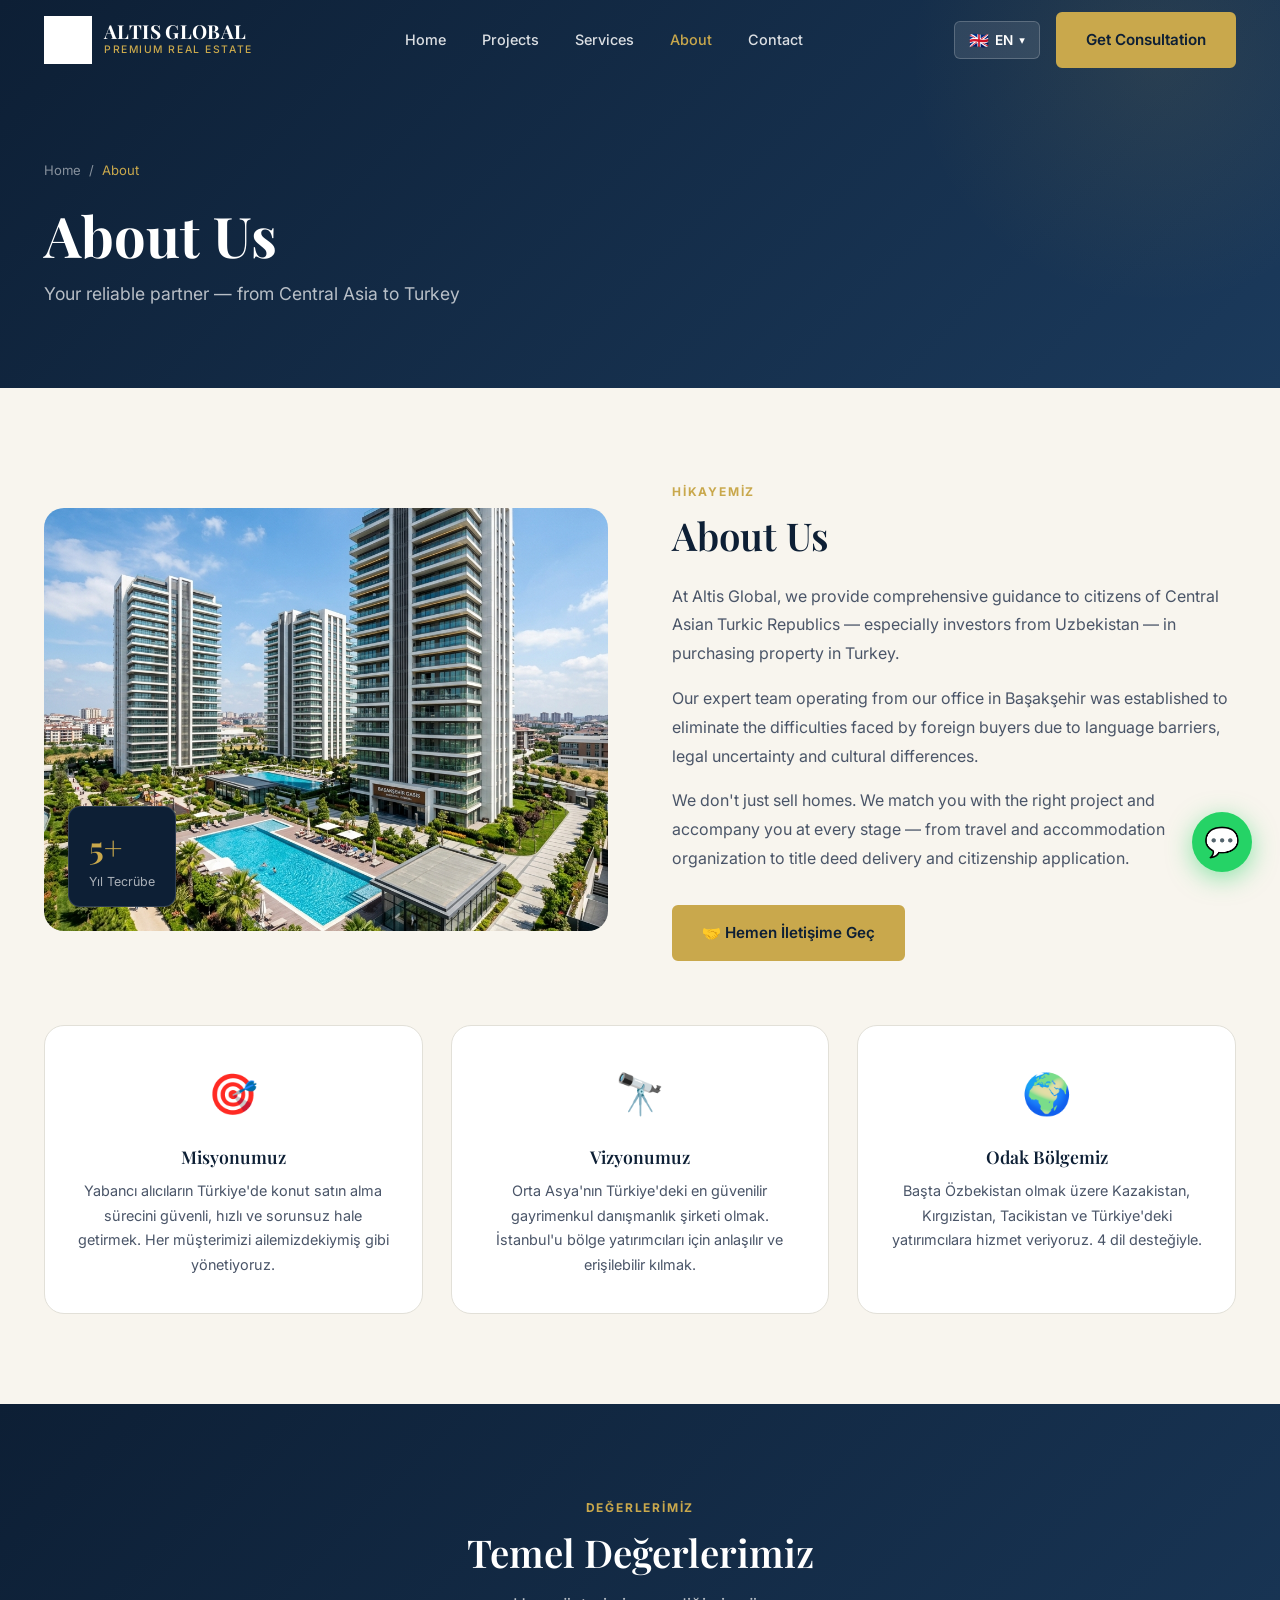
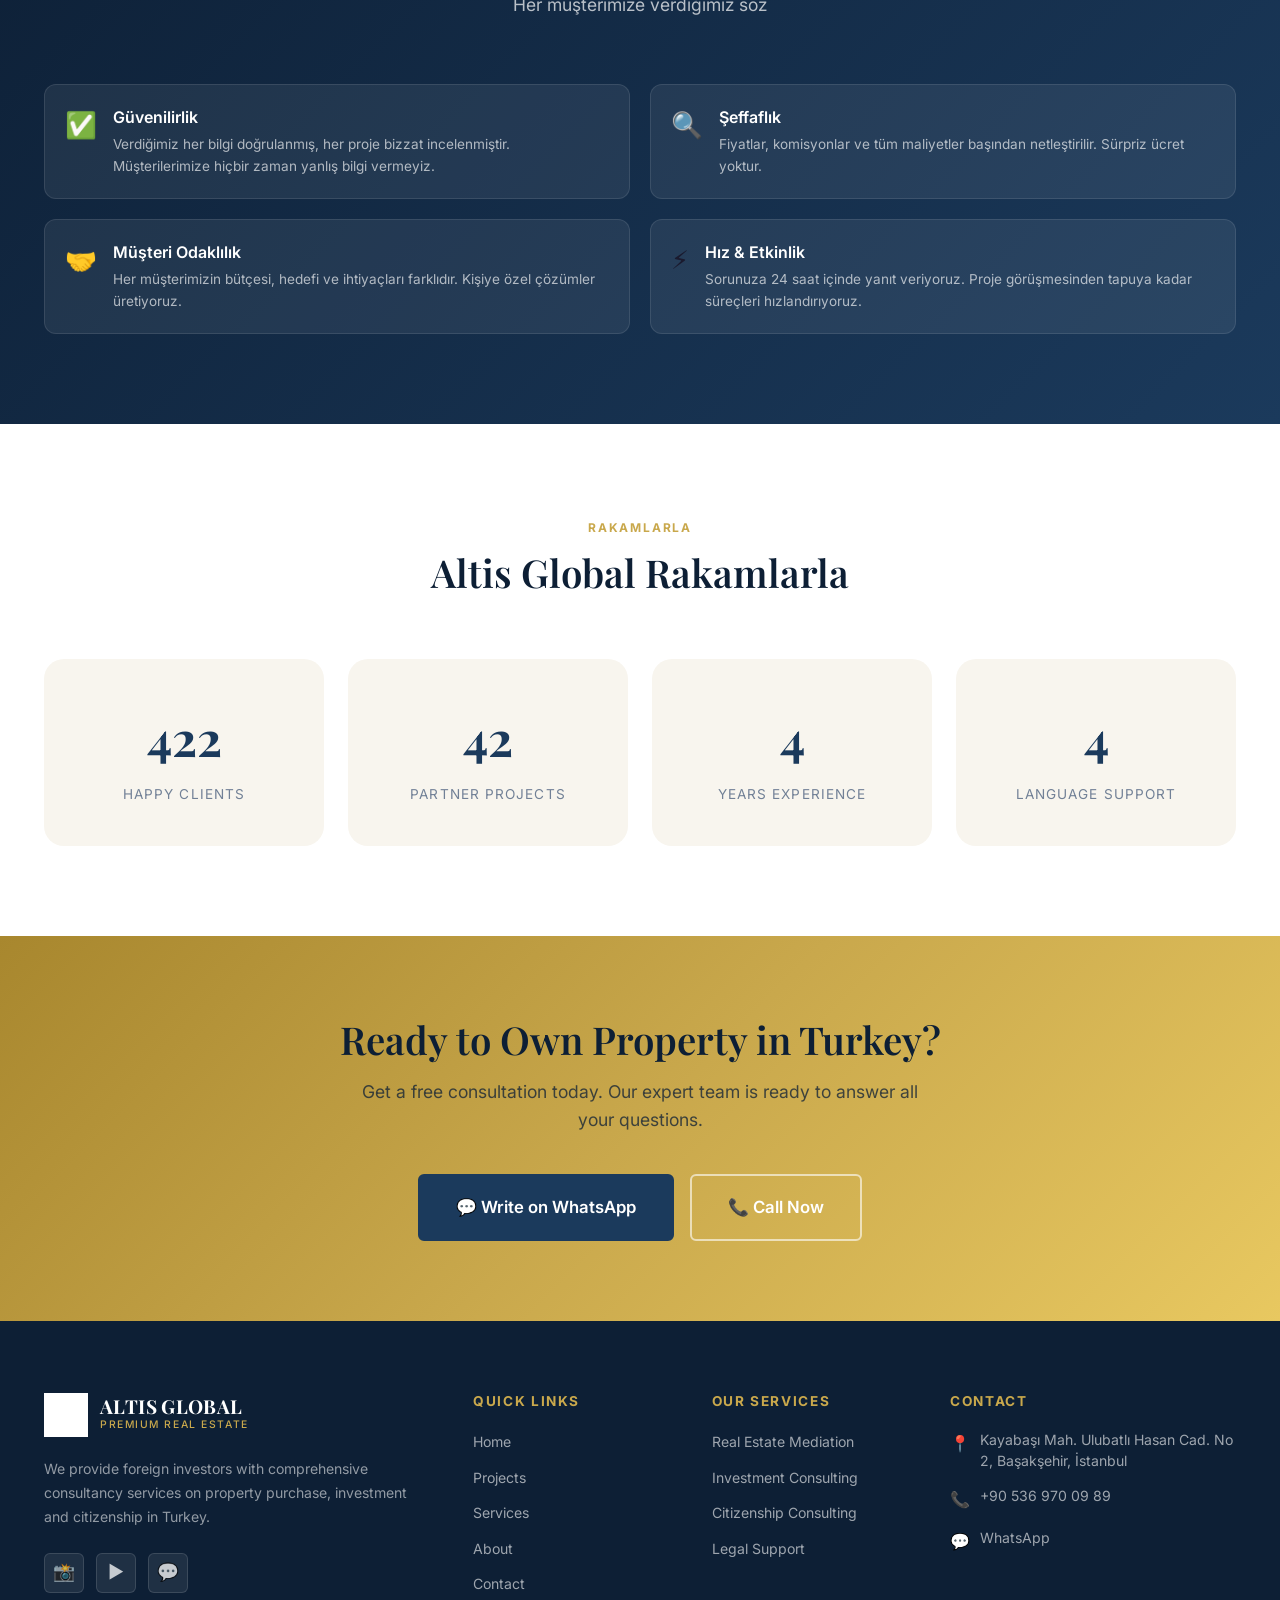
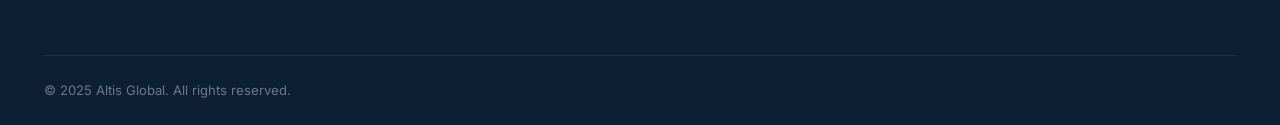
==== about.html @ b35ed518 "İlk commit - Altis Global Konut Projesi" ====
<!DOCTYPE html>
<html lang="tr" dir="ltr">
<head>
  <meta charset="UTF-8" />
  <meta name="viewport" content="width=device-width, initial-scale=1.0" />
  <title>Hakkımızda — Altis Global</title>
  <meta name="description" content="Altis Global hakkında bilgi alın. Orta Asya'dan Türkiye'ye konut alımı ve yatırım konusunda uzman ekibimiz." />
  <link rel="stylesheet" href="assets/css/main.css" />
  <link rel="icon" type="image/png" href="assets/images/logo.png" />
  <style>
    .mission-grid { display: grid; grid-template-columns: repeat(3, 1fr); gap: 28px; margin-top: 64px; }
    .mission-card {
      background: var(--white);
      border-radius: var(--radius-lg);
      padding: 36px 28px;
      text-align: center;
      border: 1px solid var(--border);
      transition: all var(--transition);
    }
    .mission-card:hover { transform: translateY(-6px); box-shadow: var(--shadow-lg); }
    .mission-icon { font-size: 2.5rem; margin-bottom: 20px; }
    .mission-card h3 { color: var(--navy-dark); margin-bottom: 12px; font-size: 1.1rem; }
    .mission-card p { font-size: 0.9rem; line-height: 1.7; }
    .values-grid { display: grid; grid-template-columns: repeat(2, 1fr); gap: 20px; margin-top: 40px; }
    .value-item {
      display: flex;
      gap: 16px;
      padding: 20px;
      background: rgba(255,255,255,0.07);
      border: 1px solid rgba(255,255,255,0.1);
      border-radius: var(--radius-md);
    }
    .value-icon { font-size: 1.6rem; }
    .value-title { font-weight: 600; color: var(--white); margin-bottom: 4px; }
    .value-desc { font-size: 0.85rem; color: rgba(255,255,255,0.65); }
    @media (max-width: 768px) {
      .mission-grid { grid-template-columns: 1fr; }
      .values-grid { grid-template-columns: 1fr; }
    }
  </style>
</head>
<body>

<!-- NAVBAR -->
<nav id="navbar" class="scrolled">
  <div class="nav-inner">
    <a href="index.html" class="nav-logo">
      <img src="assets/images/logo.png" alt="Altis Global" />
      <div class="nav-logo-text"><span class="brand-name">ALTIS GLOBAL</span><span class="brand-sub">Premium Real Estate</span></div>
    </a>
    <ul class="nav-links">
      <li><a href="index.html"    data-i18n="nav.home">Ana Sayfa</a></li>
      <li><a href="projects.html" data-i18n="nav.projects">Projeler</a></li>
      <li><a href="services.html" data-i18n="nav.services">Hizmetler</a></li>
      <li><a href="about.html"    data-i18n="nav.about" class="active">Hakkımızda</a></li>
      <li><a href="contact.html"  data-i18n="nav.contact">İletişim</a></li>
    </ul>
    <div class="nav-right">
      <div class="lang-switcher">
        <button class="lang-btn" id="langBtn"><span class="flag">🇹🇷</span><span class="lang-code">TR</span><span class="chevron">▾</span></button>
        <div class="lang-dropdown" id="langDropdown">
          <div class="lang-option" data-lang="tr"><span class="flag">🇹🇷</span> Türkçe</div>
          <div class="lang-option" data-lang="uz"><span class="flag">🇺🇿</span> O'zbekcha</div>
          <div class="lang-option" data-lang="ru"><span class="flag">🇷🇺</span> Русский</div>
          <div class="lang-option" data-lang="en"><span class="flag">🇬🇧</span> English</div>
        </div>
      </div>
      <a href="contact.html" class="btn btn-primary nav-cta" data-i18n="nav.cta">Danışmanlık Al</a>
      <button class="hamburger" id="hamburger"><span></span><span></span><span></span></button>
    </div>
  </div>
</nav>
<div class="mobile-menu" id="mobileMenu">
  <a href="index.html"    data-i18n="nav.home">Ana Sayfa</a>
  <a href="projects.html" data-i18n="nav.projects">Projeler</a>
  <a href="services.html" data-i18n="nav.services">Hizmetler</a>
  <a href="about.html"    data-i18n="nav.about">Hakkımızda</a>
  <a href="contact.html"  data-i18n="nav.contact">İletişim</a>
  <a href="contact.html" class="btn btn-primary mobile-cta" data-i18n="nav.cta">Danışmanlık Al</a>
</div>

<!-- PAGE HERO -->
<div class="page-hero">
  <div class="container">
    <div class="breadcrumb">
      <a href="index.html" data-i18n="nav.home">Ana Sayfa</a> / <span data-i18n="nav.about">Hakkımızda</span>
    </div>
    <h1 data-i18n="about.title">Hakkımızda</h1>
    <p data-i18n="about.subtitle">Güvenilir ortağınız — Orta Asya'dan Türkiye'ye</p>
  </div>
</div>

<!-- ABOUT INTRO -->
<section style="background:var(--cream);">
  <div class="container">
    <div class="about-intro">
      <div class="about-img-wrap reveal">
        <img src="assets/images/project-basaksehir.jpg" alt="Altis Global Ofis" />
        <div class="about-img-badge">
          <div class="num">5+</div>
          <div class="lbl">Yıl Tecrübe</div>
        </div>
      </div>
      <div class="about-text reveal reveal-delay-1">
        <span class="section-label">HİKAYEMİZ</span>
        <h2 class="section-title" data-i18n="about.title">Biz Kimiz?</h2>
        <p data-i18n="about.text1">Altis Global olarak, Orta Asya Türk Cumhuriyetleri vatandaşlarına — özellikle Özbekistan'dan yatırımcılara — Türkiye'de konut satın alma sürecinde kapsamlı rehberlik sunuyoruz.</p>
        <p data-i18n="about.text2">Başakşehir'deki ofisimizden hizmet veren uzman ekibimiz; dil engeli, hukuki belirsizlik ve kültürel farklılıklar nedeniyle yabancı alıcıların yaşadığı güçlükleri ortadan kaldırmak için kurulmuştur.</p>
        <p data-i18n="about.text3">Sadece ev satmıyoruz. Sizi doğru projeyle buluşturuyoruz, seyahat ve konaklama organizasyonundan tapu teslimi ve vatandaşlık başvurusuna kadar her süreçte yanınızda oluyoruz.</p>
        <a href="contact.html" class="btn btn-primary" style="margin-top:16px;">
          🤝 Hemen İletişime Geç
        </a>
      </div>
    </div>

    <!-- Mission Cards -->
    <div class="mission-grid">
      <div class="mission-card reveal">
        <div class="mission-icon">🎯</div>
        <h3>Misyonumuz</h3>
        <p>Yabancı alıcıların Türkiye'de konut satın alma sürecini güvenli, hızlı ve sorunsuz hale getirmek. Her müşterimizi ailemizdekiymiş gibi yönetiyoruz.</p>
      </div>
      <div class="mission-card reveal reveal-delay-1">
        <div class="mission-icon">🔭</div>
        <h3>Vizyonumuz</h3>
        <p>Orta Asya'nın Türkiye'deki en güvenilir gayrimenkul danışmanlık şirketi olmak. İstanbul'u bölge yatırımcıları için anlaşılır ve erişilebilir kılmak.</p>
      </div>
      <div class="mission-card reveal reveal-delay-2">
        <div class="mission-icon">🌍</div>
        <h3>Odak Bölgemiz</h3>
        <p>Başta Özbekistan olmak üzere Kazakistan, Kırgızistan, Tacikistan ve Türkiye'deki yatırımcılara hizmet veriyoruz. 4 dil desteğiyle.</p>
      </div>
    </div>
  </div>
</section>

<!-- VALUES -->
<section style="background:linear-gradient(135deg,var(--navy-dark),var(--navy));position:relative;overflow:hidden;">
  <div class="container">
    <div class="section-header">
      <span class="section-label">DEĞERLERİMİZ</span>
      <h2 class="section-title" style="color:var(--white);">Temel Değerlerimiz</h2>
      <p class="section-subtitle" style="color:rgba(255,255,255,0.7);">Her müşterimize verdiğimiz söz</p>
    </div>
    <div class="values-grid">
      <div class="value-item reveal">
        <div class="value-icon">✅</div>
        <div>
          <div class="value-title">Güvenilirlik</div>
          <div class="value-desc">Verdiğimiz her bilgi doğrulanmış, her proje bizzat incelenmiştir. Müşterilerimize hiçbir zaman yanlış bilgi vermeyiz.</div>
        </div>
      </div>
      <div class="value-item reveal reveal-delay-1">
        <div class="value-icon">🔍</div>
        <div>
          <div class="value-title">Şeffaflık</div>
          <div class="value-desc">Fiyatlar, komisyonlar ve tüm maliyetler başından netleştirilir. Sürpriz ücret yoktur.</div>
        </div>
      </div>
      <div class="value-item reveal reveal-delay-2">
        <div class="value-icon">🤝</div>
        <div>
          <div class="value-title">Müşteri Odaklılık</div>
          <div class="value-desc">Her müşterimizin bütçesi, hedefi ve ihtiyaçları farklıdır. Kişiye özel çözümler üretiyoruz.</div>
        </div>
      </div>
      <div class="value-item reveal reveal-delay-3">
        <div class="value-icon">⚡</div>
        <div>
          <div class="value-title">Hız & Etkinlik</div>
          <div class="value-desc">Sorunuza 24 saat içinde yanıt veriyoruz. Proje görüşmesinden tapuya kadar süreçleri hızlandırıyoruz.</div>
        </div>
      </div>
    </div>
  </div>
</section>

<!-- STATS -->
<section style="background:var(--white);">
  <div class="container">
    <div class="section-header">
      <span class="section-label">RAKAMLARLA</span>
      <h2 class="section-title">Altis Global Rakamlarla</h2>
    </div>
    <div style="display:grid;grid-template-columns:repeat(4,1fr);gap:24px;text-align:center;">
      <div style="padding:40px 20px;background:var(--cream);border-radius:var(--radius-lg);" class="reveal">
        <div style="font-family:var(--font-head);font-size:3rem;font-weight:700;color:var(--navy);" data-count="500">0</div>
        <div style="color:var(--text-light);font-size:0.85rem;margin-top:8px;text-transform:uppercase;letter-spacing:0.08em;" data-i18n="why.stat1_label">Mutlu Müşteri</div>
      </div>
      <div style="padding:40px 20px;background:var(--cream);border-radius:var(--radius-lg);" class="reveal reveal-delay-1">
        <div style="font-family:var(--font-head);font-size:3rem;font-weight:700;color:var(--navy);" data-count="50">0</div>
        <div style="color:var(--text-light);font-size:0.85rem;margin-top:8px;text-transform:uppercase;letter-spacing:0.08em;" data-i18n="why.stat2_label">Anlaşmalı Proje</div>
      </div>
      <div style="padding:40px 20px;background:var(--cream);border-radius:var(--radius-lg);" class="reveal reveal-delay-2">
        <div style="font-family:var(--font-head);font-size:3rem;font-weight:700;color:var(--navy);" data-count="5">0</div>
        <div style="color:var(--text-light);font-size:0.85rem;margin-top:8px;text-transform:uppercase;letter-spacing:0.08em;" data-i18n="why.stat3_label">Yıl Tecrübe</div>
      </div>
      <div style="padding:40px 20px;background:var(--cream);border-radius:var(--radius-lg);" class="reveal reveal-delay-3">
        <div style="font-family:var(--font-head);font-size:3rem;font-weight:700;color:var(--navy);">4</div>
        <div style="color:var(--text-light);font-size:0.85rem;margin-top:8px;text-transform:uppercase;letter-spacing:0.08em;" data-i18n="why.stat4_label">Dil Desteği</div>
      </div>
    </div>
  </div>
</section>

<!-- CTA -->
<section id="cta">
  <div class="container cta-inner">
    <h2 data-i18n="cta.title">Türkiye'de Konut Sahibi Olmaya Hazır mısınız?</h2>
    <p data-i18n="cta.subtitle">Bugün ücretsiz danışmanlık alın. Uzman ekibimiz tüm sorularınızı yanıtlamak için hazır.</p>
    <div class="cta-buttons">
      <a href="https://wa.me/905369700989?text=Merhaba%2C%20Hakkımızda%20sayfasından%20yazıyorum." target="_blank" class="btn btn-navy btn-lg" data-i18n="cta.whatsapp">💬 WhatsApp ile Yazın</a>
      <a href="tel:+905369700989" class="btn btn-outline btn-lg" data-i18n="cta.call">📞 Hemen Arayın</a>
    </div>
  </div>
</section>

<!-- FOOTER -->
<footer id="footer">
  <div class="container">
    <div class="footer-grid">
      <div class="footer-brand">
        <div class="nav-logo">
          <img src="assets/images/logo.png" alt="Altis Global" style="height:44px;filter:brightness(0) invert(1);" />
          <div class="nav-logo-text"><span class="brand-name">ALTIS GLOBAL</span><span class="brand-sub">Premium Real Estate</span></div>
        </div>
        <p data-i18n="footer.desc">Yabancı yatırımcılara Türkiye'de konut alımı, yatırım ve vatandaşlık konularında kapsamlı danışmanlık.</p>
        <div class="footer-socials">
          <a href="#" class="social-link">📸</a><a href="#" class="social-link">▶️</a>
          <a href="https://wa.me/905369700989" class="social-link">💬</a>
        </div>
      </div>
      <div class="footer-col">
        <h4 data-i18n="footer.links_title">Sayfalar</h4>
        <ul>
          <li><a href="index.html"    data-i18n="nav.home">Ana Sayfa</a></li>
          <li><a href="projects.html" data-i18n="nav.projects">Projeler</a></li>
          <li><a href="services.html" data-i18n="nav.services">Hizmetler</a></li>
          <li><a href="about.html"    data-i18n="nav.about">Hakkımızda</a></li>
          <li><a href="contact.html"  data-i18n="nav.contact">İletişim</a></li>
        </ul>
      </div>
      <div class="footer-col">
        <h4 data-i18n="footer.services_title">Hizmetler</h4>
        <ul>
          <li><a href="services.html" data-i18n="services.realty_title">Emlak</a></li>
          <li><a href="services.html" data-i18n="services.consulting_title">Yatırım</a></li>
          <li><a href="services.html" data-i18n="services.citizenship_title">Vatandaşlık</a></li>
          <li><a href="services.html" data-i18n="services.legal_title">Hukuki Destek</a></li>
        </ul>
      </div>
      <div class="footer-col">
        <h4 data-i18n="footer.contact_title">İletişim</h4>
        <div class="footer-contact-item"><span class="footer-contact-icon">📍</span><p data-i18n="footer.address">Kayabaşı, Başakşehir, İstanbul</p></div>
        <div class="footer-contact-item"><span class="footer-contact-icon">📞</span><a href="tel:+905369700989">+90 536 970 09 89</a></div>
        <div class="footer-contact-item"><span class="footer-contact-icon">💬</span><a href="https://wa.me/905369700989" target="_blank">WhatsApp</a></div>
      </div>
    </div>
    <div class="footer-bottom">
      <p>© 2025 Altis Global. <span data-i18n="footer.rights">Tüm hakları saklıdır.</span></p>
    </div>
  </div>
</footer>

<a href="https://wa.me/905369700989" target="_blank" class="whatsapp-float">💬</a>
<script src="assets/js/translations.js"></script>
<script src="assets/js/i18n.js"></script>
<script src="assets/js/main.js"></script>
</body>
</html>
---- assets/css/main.css ----
/* =========================================
   ALTIS GLOBAL — MAIN CSS
   Design: Navy/Gold Premium Real Estate
   ========================================= */

/* --- Google Fonts Import --- */
@import url('https://fonts.googleapis.com/css2?family=Playfair+Display:wght@400;500;600;700&family=Inter:wght@300;400;500;600;700&display=swap');

/* --- CSS Variables --- */
:root {
  --navy:       #1B3A5C;
  --navy-dark:  #0D1F35;
  --navy-light: #2E4F73;
  --gold:       #C9A84C;
  --gold-light: #E8C860;
  --gold-dark:  #A8872E;
  --cream:      #F8F5EE;
  --cream-dark: #EDE8DC;
  --white:      #FFFFFF;
  --text-dark:  #1A1A2E;
  --text-mid:   #4A5568;
  --text-light: #718096;
  --border:     #E2E0D8;
  --shadow-sm:  0 2px 8px rgba(27,58,92,0.08);
  --shadow-md:  0 8px 32px rgba(27,58,92,0.12);
  --shadow-lg:  0 20px 60px rgba(27,58,92,0.18);
  --radius-sm:  6px;
  --radius-md:  12px;
  --radius-lg:  20px;
  --radius-xl:  32px;
  --transition: 0.3s cubic-bezier(0.4,0,0.2,1);
  --font-head:  'Playfair Display', Georgia, serif;
  --font-body:  'Inter', system-ui, sans-serif;
  --max-width:  1240px;
  --nav-height: 80px;
}

/* --- Reset & Base --- */
*, *::before, *::after { box-sizing: border-box; margin: 0; padding: 0; }

html {
  scroll-behavior: smooth;
  font-size: 16px;
}

body {
  font-family: var(--font-body);
  background: var(--cream);
  color: var(--text-dark);
  line-height: 1.6;
  overflow-x: hidden;
}

img { max-width: 100%; height: auto; display: block; }
a  { text-decoration: none; color: inherit; }
ul { list-style: none; }

/* --- Typography --- */
h1, h2, h3, h4 { font-family: var(--font-head); line-height: 1.2; }
h1 { font-size: clamp(2rem, 5vw, 3.5rem); font-weight: 700; }
h2 { font-size: clamp(1.6rem, 3vw, 2.5rem); font-weight: 600; }
h3 { font-size: clamp(1.2rem, 2vw, 1.5rem); font-weight: 600; }
p  { font-size: 1rem; color: var(--text-mid); }

/* --- Container --- */
.container {
  max-width: var(--max-width);
  margin: 0 auto;
  padding: 0 24px;
}

/* --- Section --- */
section { padding: 90px 0; }
.section-label {
  display: inline-block;
  font-size: 0.75rem;
  font-weight: 700;
  letter-spacing: 0.15em;
  text-transform: uppercase;
  color: var(--gold);
  margin-bottom: 12px;
}
.section-title {
  color: var(--navy-dark);
  margin-bottom: 16px;
}
.section-subtitle {
  font-size: 1.1rem;
  color: var(--text-mid);
  max-width: 600px;
}
.section-header { text-align: center; margin-bottom: 64px; }
.section-header .section-subtitle { margin: 0 auto; }

/* --- Buttons --- */
.btn {
  display: inline-flex;
  align-items: center;
  gap: 8px;
  padding: 14px 28px;
  border-radius: var(--radius-sm);
  font-family: var(--font-body);
  font-size: 0.95rem;
  font-weight: 600;
  cursor: pointer;
  border: 2px solid transparent;
  transition: all var(--transition);
  white-space: nowrap;
}

.btn-primary {
  background: var(--gold);
  color: var(--navy-dark);
  border-color: var(--gold);
}
.btn-primary:hover {
  background: var(--gold-light);
  border-color: var(--gold-light);
  transform: translateY(-2px);
  box-shadow: 0 8px 24px rgba(201,168,76,0.4);
}

.btn-outline {
  background: transparent;
  color: var(--white);
  border-color: rgba(255,255,255,0.6);
}
.btn-outline:hover {
  background: rgba(255,255,255,0.15);
  border-color: var(--white);
  transform: translateY(-2px);
}

.btn-navy {
  background: var(--navy);
  color: var(--white);
  border-color: var(--navy);
}
.btn-navy:hover {
  background: var(--navy-dark);
  border-color: var(--navy-dark);
  transform: translateY(-2px);
  box-shadow: var(--shadow-md);
}

.btn-whatsapp {
  background: #25D366;
  color: var(--white);
  border-color: #25D366;
}
.btn-whatsapp:hover {
  background: #20BA5A;
  transform: translateY(-2px);
  box-shadow: 0 8px 24px rgba(37,211,102,0.4);
}

.btn-lg { padding: 18px 36px; font-size: 1.05rem; }
.btn-sm { padding: 10px 20px; font-size: 0.85rem; }

/* =========================================
   NAVIGATION
   ========================================= */
#navbar {
  position: fixed;
  top: 0; left: 0; right: 0;
  z-index: 1000;
  height: var(--nav-height);
  display: flex;
  align-items: center;
  transition: background var(--transition), box-shadow var(--transition), backdrop-filter var(--transition);
}

#navbar.transparent {
  background: transparent;
}
#navbar.scrolled {
  background: rgba(13,31,53,0.97);
  backdrop-filter: blur(20px);
  box-shadow: 0 4px 30px rgba(0,0,0,0.3);
}

.nav-inner {
  display: flex;
  align-items: center;
  justify-content: space-between;
  width: 100%;
  max-width: var(--max-width);
  margin: 0 auto;
  padding: 0 24px;
}

.nav-logo {
  display: flex;
  align-items: center;
  gap: 12px;
}
.nav-logo img {
  height: 48px;
  width: auto;
  filter: brightness(0) invert(1);
}
.nav-logo-text {
  display: flex;
  flex-direction: column;
}
.nav-logo-text .brand-name {
  font-family: var(--font-head);
  font-size: 1.2rem;
  font-weight: 700;
  color: var(--white);
  line-height: 1.1;
  letter-spacing: 0.02em;
}
.nav-logo-text .brand-sub {
  font-size: 0.65rem;
  color: var(--gold);
  letter-spacing: 0.15em;
  text-transform: uppercase;
  font-weight: 500;
}

.nav-links {
  display: flex;
  align-items: center;
  gap: 4px;
}
.nav-links a {
  padding: 8px 16px;
  color: rgba(255,255,255,0.85);
  font-size: 0.9rem;
  font-weight: 500;
  border-radius: var(--radius-sm);
  transition: all var(--transition);
}
.nav-links a:hover { color: var(--white); background: rgba(255,255,255,0.1); }
.nav-links a.active { color: var(--gold); }

.nav-right {
  display: flex;
  align-items: center;
  gap: 16px;
}

/* Language Switcher */
.lang-switcher {
  position: relative;
}
.lang-btn {
  display: flex;
  align-items: center;
  gap: 6px;
  padding: 8px 14px;
  background: rgba(255,255,255,0.1);
  border: 1px solid rgba(255,255,255,0.2);
  border-radius: var(--radius-sm);
  color: var(--white);
  font-size: 0.85rem;
  font-weight: 600;
  cursor: pointer;
  transition: all var(--transition);
  font-family: var(--font-body);
}
.lang-btn:hover { background: rgba(255,255,255,0.2); }
.lang-btn .flag { font-size: 1rem; }
.lang-btn .chevron { font-size: 0.7rem; transition: transform var(--transition); }
.lang-btn.open .chevron { transform: rotate(180deg); }

.lang-dropdown {
  position: absolute;
  top: calc(100% + 8px);
  right: 0;
  background: var(--navy-dark);
  border: 1px solid rgba(255,255,255,0.1);
  border-radius: var(--radius-md);
  overflow: hidden;
  min-width: 160px;
  box-shadow: var(--shadow-lg);
  opacity: 0;
  visibility: hidden;
  transform: translateY(-8px);
  transition: all var(--transition);
}
.lang-dropdown.open {
  opacity: 1;
  visibility: visible;
  transform: translateY(0);
}
.lang-option {
  display: flex;
  align-items: center;
  gap: 10px;
  padding: 12px 16px;
  color: rgba(255,255,255,0.8);
  font-size: 0.85rem;
  cursor: pointer;
  transition: all var(--transition);
}
.lang-option:hover { background: rgba(255,255,255,0.08); color: var(--white); }
.lang-option.active { color: var(--gold); }
.lang-option .flag { font-size: 1.1rem; }

/* Hamburger */
.hamburger {
  display: none;
  flex-direction: column;
  gap: 5px;
  cursor: pointer;
  padding: 8px;
  background: none;
  border: none;
}
.hamburger span {
  display: block;
  width: 24px;
  height: 2px;
  background: var(--white);
  border-radius: 2px;
  transition: all var(--transition);
}
.hamburger.open span:nth-child(1) { transform: translateY(7px) rotate(45deg); }
.hamburger.open span:nth-child(2) { opacity: 0; }
.hamburger.open span:nth-child(3) { transform: translateY(-7px) rotate(-45deg); }

/* Mobile Menu */
.mobile-menu {
  position: fixed;
  top: var(--nav-height);
  left: 0; right: 0;
  background: var(--navy-dark);
  padding: 24px;
  display: flex;
  flex-direction: column;
  gap: 8px;
  transform: translateY(-100%);
  opacity: 0;
  visibility: hidden;
  transition: all var(--transition);
  z-index: 999;
}
.mobile-menu.open {
  transform: translateY(0);
  opacity: 1;
  visibility: visible;
}
.mobile-menu a {
  display: block;
  padding: 14px 16px;
  color: rgba(255,255,255,0.85);
  font-size: 1rem;
  font-weight: 500;
  border-radius: var(--radius-sm);
  border-bottom: 1px solid rgba(255,255,255,0.06);
  transition: all var(--transition);
}
.mobile-menu a:hover { color: var(--gold); background: rgba(255,255,255,0.05); }
.mobile-menu .mobile-cta { margin-top: 16px; }

/* =========================================
   HERO SECTION
   ========================================= */
#hero {
  position: relative;
  min-height: 100vh;
  display: flex;
  align-items: center;
  overflow: hidden;
}

.hero-bg {
  position: absolute;
  inset: 0;
  background-image: url('../images/hero-istanbul.jpg');
  background-size: cover;
  background-position: center 30%;
  transform: scale(1.05);
  transition: transform 8s ease;
}
.hero-bg.loaded { transform: scale(1); }

.hero-overlay {
  position: absolute;
  inset: 0;
  background: linear-gradient(
    135deg,
    rgba(13,31,53,0.88) 0%,
    rgba(27,58,92,0.75) 50%,
    rgba(13,31,53,0.65) 100%
  );
}

.hero-content {
  position: relative;
  z-index: 2;
  padding-top: var(--nav-height);
}

.hero-badge {
  display: inline-flex;
  align-items: center;
  gap: 8px;
  background: rgba(201,168,76,0.2);
  border: 1px solid rgba(201,168,76,0.4);
  padding: 8px 18px;
  border-radius: 100px;
  color: var(--gold);
  font-size: 0.8rem;
  font-weight: 600;
  letter-spacing: 0.1em;
  text-transform: uppercase;
  margin-bottom: 28px;
  backdrop-filter: blur(10px);
  animation: fadeInDown 0.8s ease 0.2s both;
}

.hero-title {
  color: var(--white);
  max-width: 700px;
  margin-bottom: 24px;
  animation: fadeInUp 0.8s ease 0.4s both;
  text-shadow: 0 2px 20px rgba(0,0,0,0.3);
}
.hero-title .gold { color: var(--gold); }

.hero-subtitle {
  color: rgba(255,255,255,0.82);
  font-size: 1.1rem;
  max-width: 580px;
  line-height: 1.7;
  margin-bottom: 40px;
  animation: fadeInUp 0.8s ease 0.6s both;
}

.hero-buttons {
  display: flex;
  gap: 16px;
  flex-wrap: wrap;
  animation: fadeInUp 0.8s ease 0.8s both;
}

.hero-stats {
  display: flex;
  gap: 48px;
  margin-top: 72px;
  padding-top: 40px;
  border-top: 1px solid rgba(255,255,255,0.15);
  animation: fadeInUp 0.8s ease 1s both;
}
.hero-stat-val {
  font-family: var(--font-head);
  font-size: 2.2rem;
  font-weight: 700;
  color: var(--gold);
  line-height: 1;
}
.hero-stat-label {
  font-size: 0.8rem;
  color: rgba(255,255,255,0.65);
  margin-top: 4px;
  text-transform: uppercase;
  letter-spacing: 0.08em;
}

/* Scroll indicator */
.scroll-indicator {
  position: absolute;
  bottom: 36px;
  left: 50%;
  transform: translateX(-50%);
  display: flex;
  flex-direction: column;
  align-items: center;
  gap: 8px;
  color: rgba(255,255,255,0.5);
  font-size: 0.7rem;
  letter-spacing: 0.1em;
  text-transform: uppercase;
  animation: bounce 2s infinite;
  z-index: 2;
}
.scroll-indicator::after {
  content: '';
  width: 1px;
  height: 40px;
  background: linear-gradient(to bottom, rgba(255,255,255,0.5), transparent);
}

/* =========================================
   SERVICES SECTION
   ========================================= */
#services { background: var(--white); }

.services-grid {
  display: grid;
  grid-template-columns: repeat(3, 1fr);
  gap: 28px;
}

.service-card {
  position: relative;
  padding: 36px 30px;
  background: var(--white);
  border: 1px solid var(--border);
  border-radius: var(--radius-lg);
  transition: all var(--transition);
  overflow: hidden;
}
.service-card::before {
  content: '';
  position: absolute;
  top: 0; left: 0;
  width: 100%; height: 3px;
  background: linear-gradient(90deg, var(--gold), var(--gold-light));
  transform: scaleX(0);
  transform-origin: left;
  transition: transform var(--transition);
}
.service-card:hover {
  transform: translateY(-8px);
  box-shadow: var(--shadow-lg);
  border-color: transparent;
}
.service-card:hover::before { transform: scaleX(1); }

.service-icon {
  width: 60px; height: 60px;
  background: linear-gradient(135deg, var(--navy), var(--navy-light));
  border-radius: var(--radius-md);
  display: flex;
  align-items: center;
  justify-content: center;
  font-size: 1.6rem;
  margin-bottom: 24px;
  transition: transform var(--transition);
}
.service-card:hover .service-icon { transform: scale(1.1) rotate(5deg); }

.service-title {
  color: var(--navy-dark);
  margin-bottom: 12px;
  font-size: 1.1rem;
}
.service-desc { font-size: 0.92rem; line-height: 1.65; }

/* =========================================
   PROJECTS SECTION
   ========================================= */
#projects { background: var(--cream); }

.projects-grid {
  display: grid;
  grid-template-columns: repeat(3, 1fr);
  gap: 28px;
  margin-bottom: 48px;
}

.project-card {
  background: var(--white);
  border-radius: var(--radius-lg);
  overflow: hidden;
  box-shadow: var(--shadow-sm);
  transition: all var(--transition);
  cursor: pointer;
}
.project-card:hover {
  transform: translateY(-10px);
  box-shadow: var(--shadow-lg);
}

.project-img-wrap {
  position: relative;
  overflow: hidden;
  aspect-ratio: 4/3;
}
.project-img-wrap img {
  width: 100%; height: 100%;
  object-fit: cover;
  transition: transform 0.6s cubic-bezier(0.4,0,0.2,1);
}
.project-card:hover .project-img-wrap img { transform: scale(1.08); }

.project-badge {
  position: absolute;
  top: 16px; left: 16px;
  background: var(--gold);
  color: var(--navy-dark);
  padding: 5px 14px;
  border-radius: 100px;
  font-size: 0.75rem;
  font-weight: 700;
}
.project-badge.new { background: #22C55E; color: var(--white); }
.project-badge.hot { background: #EF4444; color: var(--white); }

.project-info { padding: 24px; }

.project-location {
  display: flex;
  align-items: center;
  gap: 6px;
  color: var(--gold-dark);
  font-size: 0.8rem;
  font-weight: 600;
  text-transform: uppercase;
  letter-spacing: 0.05em;
  margin-bottom: 8px;
}

.project-name {
  font-family: var(--font-head);
  font-size: 1.2rem;
  color: var(--navy-dark);
  margin-bottom: 16px;
}

.project-meta {
  display: flex;
  gap: 20px;
  margin-bottom: 20px;
  padding-bottom: 20px;
  border-bottom: 1px solid var(--border);
}
.project-meta-item {
  display: flex;
  flex-direction: column;
  gap: 2px;
}
.project-meta-label {
  font-size: 0.7rem;
  text-transform: uppercase;
  letter-spacing: 0.08em;
  color: var(--text-light);
}
.project-meta-val {
  font-size: 0.9rem;
  font-weight: 600;
  color: var(--text-dark);
}

.project-price {
  display: flex;
  align-items: center;
  justify-content: space-between;
}
.project-price-val {
  font-family: var(--font-head);
  font-size: 1.4rem;
  color: var(--navy);
  font-weight: 700;
}
.project-price-label { font-size: 0.75rem; color: var(--text-light); }

.projects-center { display: flex; justify-content: center; }

/* =========================================
   WHY US SECTION
   ========================================= */
#why {
  background: linear-gradient(135deg, var(--navy-dark) 0%, var(--navy) 100%);
  position: relative;
  overflow: hidden;
}
#why::before {
  content: '';
  position: absolute;
  top: -60%;
  right: -20%;
  width: 600px;
  height: 600px;
  background: radial-gradient(circle, rgba(201,168,76,0.12) 0%, transparent 70%);
  pointer-events: none;
}

.why-inner {
  display: grid;
  grid-template-columns: 1fr 1fr;
  gap: 80px;
  align-items: center;
}

.why-left .section-title { color: var(--white); }
.why-left .section-subtitle { color: rgba(255,255,255,0.7); }
.why-left .section-label { color: var(--gold); }

.why-stats {
  display: grid;
  grid-template-columns: 1fr 1fr;
  gap: 24px;
  margin-top: 48px;
}
.why-stat {
  background: rgba(255,255,255,0.06);
  border: 1px solid rgba(255,255,255,0.1);
  border-radius: var(--radius-md);
  padding: 24px;
  text-align: center;
  transition: all var(--transition);
}
.why-stat:hover {
  background: rgba(255,255,255,0.1);
  transform: translateY(-4px);
}
.why-stat-val {
  font-family: var(--font-head);
  font-size: 2.4rem;
  font-weight: 700;
  color: var(--gold);
  display: block;
}
.why-stat-label {
  font-size: 0.82rem;
  color: rgba(255,255,255,0.6);
  text-transform: uppercase;
  letter-spacing: 0.08em;
}

.why-reasons { display: flex; flex-direction: column; gap: 24px; }
.why-reason {
  display: flex;
  gap: 20px;
  padding: 24px;
  background: rgba(255,255,255,0.05);
  border: 1px solid rgba(255,255,255,0.08);
  border-radius: var(--radius-md);
  transition: all var(--transition);
}
.why-reason:hover {
  background: rgba(255,255,255,0.09);
  border-color: rgba(201,168,76,0.3);
}
.why-reason-icon {
  width: 48px; height: 48px;
  min-width: 48px;
  background: rgba(201,168,76,0.15);
  border-radius: var(--radius-sm);
  display: flex;
  align-items: center;
  justify-content: center;
  font-size: 1.4rem;
}
.why-reason-title {
  font-size: 1rem;
  font-weight: 600;
  color: var(--white);
  margin-bottom: 6px;
  font-family: var(--font-body);
}
.why-reason p { font-size: 0.88rem; color: rgba(255,255,255,0.65); }

/* =========================================
   PROCESS SECTION
   ========================================= */
#process { background: var(--white); }

.process-steps {
  display: grid;
  grid-template-columns: repeat(4, 1fr);
  gap: 0;
  position: relative;
}
.process-steps::before {
  content: '';
  position: absolute;
  top: 36px;
  left: 12.5%;
  right: 12.5%;
  height: 2px;
  background: linear-gradient(90deg, var(--gold), var(--gold-light), var(--gold));
}

.process-step {
  text-align: center;
  padding: 0 20px;
  position: relative;
}
.step-number {
  width: 72px; height: 72px;
  background: linear-gradient(135deg, var(--navy) 0%, var(--navy-light) 100%);
  border-radius: 50%;
  display: flex;
  align-items: center;
  justify-content: center;
  margin: 0 auto 28px;
  font-family: var(--font-head);
  font-size: 1.5rem;
  font-weight: 700;
  color: var(--gold);
  position: relative;
  z-index: 1;
  box-shadow: 0 0 0 6px var(--white), 0 0 0 8px rgba(201,168,76,0.3);
  transition: all var(--transition);
}
.process-step:hover .step-number {
  transform: scale(1.1);
  box-shadow: 0 0 0 6px var(--white), 0 0 0 10px rgba(201,168,76,0.5);
}
.step-title {
  font-size: 1rem;
  color: var(--navy-dark);
  margin-bottom: 10px;
}
.step-desc { font-size: 0.88rem; color: var(--text-mid); line-height: 1.6; }

/* =========================================
   TESTIMONIALS
   ========================================= */
#testimonials { background: var(--cream); }

.testimonials-track {
  display: grid;
  grid-template-columns: repeat(3, 1fr);
  gap: 24px;
}
.testimonial-card {
  background: var(--white);
  border-radius: var(--radius-lg);
  padding: 32px;
  box-shadow: var(--shadow-sm);
  transition: all var(--transition);
  position: relative;
}
.testimonial-card:hover { transform: translateY(-6px); box-shadow: var(--shadow-md); }
.testimonial-card::before {
  content: '"';
  position: absolute;
  top: 20px; right: 28px;
  font-family: var(--font-head);
  font-size: 5rem;
  color: var(--gold);
  opacity: 0.15;
  line-height: 1;
}

.testimonial-stars {
  display: flex;
  gap: 4px;
  margin-bottom: 16px;
  color: var(--gold);
  font-size: 1rem;
}
.testimonial-text {
  font-size: 0.92rem;
  line-height: 1.7;
  color: var(--text-mid);
  margin-bottom: 24px;
}
.testimonial-author {
  display: flex;
  align-items: center;
  gap: 14px;
}
.testimonial-avatar {
  width: 48px; height: 48px;
  border-radius: 50%;
  background: linear-gradient(135deg, var(--navy), var(--gold));
  display: flex;
  align-items: center;
  justify-content: center;
  color: var(--white);
  font-weight: 700;
  font-size: 1.1rem;
}
.testimonial-name {
  font-weight: 600;
  color: var(--navy-dark);
  font-size: 0.95rem;
}
.testimonial-country { font-size: 0.8rem; color: var(--text-light); }

/* =========================================
   CTA SECTION
   ========================================= */
#cta {
  background: linear-gradient(135deg, var(--gold-dark) 0%, var(--gold) 50%, var(--gold-light) 100%);
  padding: 80px 0;
}
.cta-inner {
  text-align: center;
}
.cta-inner h2 {
  color: var(--navy-dark);
  margin-bottom: 16px;
}
.cta-inner p {
  color: rgba(13,31,53,0.75);
  font-size: 1.1rem;
  max-width: 560px;
  margin: 0 auto 40px;
}
.cta-buttons {
  display: flex;
  gap: 16px;
  justify-content: center;
  flex-wrap: wrap;
}

/* =========================================
   FOOTER
   ========================================= */
#footer {
  background: var(--navy-dark);
  color: rgba(255,255,255,0.75);
  padding: 72px 0 0;
}

.footer-grid {
  display: grid;
  grid-template-columns: 2fr 1fr 1fr 1.5fr;
  gap: 48px;
  padding-bottom: 48px;
  border-bottom: 1px solid rgba(255,255,255,0.08);
}

.footer-brand .nav-logo { margin-bottom: 20px; }
.footer-brand p {
  font-size: 0.88rem;
  color: rgba(255,255,255,0.55);
  line-height: 1.7;
  margin-bottom: 24px;
}
.footer-socials {
  display: flex;
  gap: 12px;
}
.social-link {
  width: 40px; height: 40px;
  background: rgba(255,255,255,0.08);
  border: 1px solid rgba(255,255,255,0.12);
  border-radius: var(--radius-sm);
  display: flex;
  align-items: center;
  justify-content: center;
  font-size: 1.1rem;
  transition: all var(--transition);
}
.social-link:hover { background: var(--gold); border-color: var(--gold); color: var(--navy-dark); }

.footer-col h4 {
  font-family: var(--font-body);
  font-size: 0.85rem;
  font-weight: 700;
  text-transform: uppercase;
  letter-spacing: 0.12em;
  color: var(--gold);
  margin-bottom: 20px;
}
.footer-col ul li {
  margin-bottom: 10px;
}
.footer-col ul li a {
  color: rgba(255,255,255,0.6);
  font-size: 0.88rem;
  transition: color var(--transition);
}
.footer-col ul li a:hover { color: var(--white); }

.footer-contact-item {
  display: flex;
  gap: 10px;
  margin-bottom: 14px;
  align-items: flex-start;
}
.footer-contact-icon { font-size: 1rem; color: var(--gold); margin-top: 2px; flex-shrink: 0; }
.footer-contact-item p { font-size: 0.88rem; color: rgba(255,255,255,0.6); line-height: 1.5; }
.footer-contact-item a { color: rgba(255,255,255,0.6); font-size: 0.88rem; transition: color var(--transition); }
.footer-contact-item a:hover { color: var(--gold); }

.footer-bottom {
  padding: 24px 0;
  display: flex;
  align-items: center;
  justify-content: space-between;
  flex-wrap: wrap;
  gap: 12px;
}
.footer-bottom p { font-size: 0.82rem; color: rgba(255,255,255,0.4); }

/* =========================================
   WHATSAPP FLOAT BUTTON
   ========================================= */
.whatsapp-float {
  position: fixed;
  bottom: 28px;
  right: 28px;
  width: 60px; height: 60px;
  background: #25D366;
  border-radius: 50%;
  display: flex;
  align-items: center;
  justify-content: center;
  font-size: 1.8rem;
  box-shadow: 0 6px 24px rgba(37,211,102,0.5);
  z-index: 999;
  transition: all var(--transition);
  animation: pulse 3s infinite;
}
.whatsapp-float:hover {
  transform: scale(1.1);
  box-shadow: 0 10px 32px rgba(37,211,102,0.6);
  animation: none;
}

/* =========================================
   PAGE HERO (Inner Pages)
   ========================================= */
.page-hero {
  padding: 160px 0 80px;
  background: linear-gradient(135deg, var(--navy-dark) 0%, var(--navy) 100%);
  position: relative;
  overflow: hidden;
}
.page-hero::before {
  content: '';
  position: absolute;
  top: -50%; right: -10%;
  width: 500px; height: 500px;
  background: radial-gradient(circle, rgba(201,168,76,0.1) 0%, transparent 70%);
}
.page-hero h1 { color: var(--white); margin-bottom: 12px; }
.page-hero p { color: rgba(255,255,255,0.7); font-size: 1.1rem; }
.breadcrumb {
  display: flex;
  gap: 8px;
  align-items: center;
  margin-bottom: 20px;
  font-size: 0.82rem;
  color: rgba(255,255,255,0.5);
}
.breadcrumb a { color: rgba(255,255,255,0.5); transition: color var(--transition); }
.breadcrumb a:hover { color: var(--gold); }
.breadcrumb span { color: var(--gold); }

/* =========================================
   CONTACT PAGE
   ========================================= */
.contact-grid {
  display: grid;
  grid-template-columns: 1fr 1.5fr;
  gap: 48px;
  align-items: start;
}
.contact-form-card {
  background: var(--white);
  border-radius: var(--radius-lg);
  padding: 40px;
  box-shadow: var(--shadow-md);
}
.form-group { margin-bottom: 22px; }
.form-group label {
  display: block;
  font-size: 0.85rem;
  font-weight: 600;
  color: var(--navy-dark);
  margin-bottom: 8px;
}
.form-group input,
.form-group select,
.form-group textarea {
  width: 100%;
  padding: 14px 18px;
  border: 1.5px solid var(--border);
  border-radius: var(--radius-sm);
  font-family: var(--font-body);
  font-size: 0.95rem;
  color: var(--text-dark);
  background: var(--white);
  transition: all var(--transition);
  outline: none;
}
.form-group input:focus,
.form-group select:focus,
.form-group textarea:focus {
  border-color: var(--navy);
  box-shadow: 0 0 0 4px rgba(27,58,92,0.08);
}
.form-group textarea { resize: vertical; min-height: 130px; }

.contact-info-card {
  background: linear-gradient(135deg, var(--navy-dark), var(--navy));
  border-radius: var(--radius-lg);
  padding: 40px;
  color: var(--white);
}
.contact-info-card h3 { color: var(--white); margin-bottom: 8px; font-size: 1.3rem; }
.contact-info-card > p { color: rgba(255,255,255,0.65); margin-bottom: 32px; }
.contact-info-items { display: flex; flex-direction: column; gap: 24px; }
.contact-info-item {
  display: flex;
  gap: 16px;
  align-items: flex-start;
}
.contact-info-icon {
  width: 48px; height: 48px; min-width: 48px;
  background: rgba(201,168,76,0.15);
  border-radius: var(--radius-sm);
  display: flex; align-items: center; justify-content: center;
  font-size: 1.3rem;
}
.contact-info-label { font-size: 0.78rem; color: var(--gold); text-transform: uppercase; letter-spacing: 0.1em; margin-bottom: 4px; }
.contact-info-val { color: var(--white); font-size: 0.95rem; }
.contact-info-val a { color: var(--white); transition: color var(--transition); }
.contact-info-val a:hover { color: var(--gold); }

/* Map embed */
.map-wrap {
  border-radius: var(--radius-lg);
  overflow: hidden;
  margin-top: 40px;
  box-shadow: var(--shadow-md);
  height: 350px;
}
.map-wrap iframe { width: 100%; height: 100%; border: none; }

/* =========================================
   PROJECTS PAGE
   ========================================= */
.projects-filter {
  display: flex;
  gap: 10px;
  flex-wrap: wrap;
  margin-bottom: 40px;
}
.filter-btn {
  padding: 10px 22px;
  border: 1.5px solid var(--border);
  border-radius: 100px;
  background: var(--white);
  color: var(--text-mid);
  font-size: 0.88rem;
  font-weight: 500;
  cursor: pointer;
  transition: all var(--transition);
  font-family: var(--font-body);
}
.filter-btn:hover, .filter-btn.active {
  background: var(--navy);
  border-color: var(--navy);
  color: var(--white);
}

/* =========================================
   PROJECT DETAIL
   ========================================= */
.project-detail-grid {
  display: grid;
  grid-template-columns: 1.5fr 1fr;
  gap: 48px;
  align-items: start;
}
.gallery-main {
  border-radius: var(--radius-lg);
  overflow: hidden;
  aspect-ratio: 16/10;
  margin-bottom: 12px;
}
.gallery-main img { width: 100%; height: 100%; object-fit: cover; }
.gallery-thumbs { display: grid; grid-template-columns: repeat(4, 1fr); gap: 8px; }
.gallery-thumb {
  border-radius: var(--radius-sm);
  overflow: hidden;
  aspect-ratio: 4/3;
  cursor: pointer;
  opacity: 0.7;
  transition: opacity var(--transition);
}
.gallery-thumb:hover, .gallery-thumb.active { opacity: 1; outline: 2px solid var(--gold); }
.gallery-thumb img { width: 100%; height: 100%; object-fit: cover; }

.detail-card {
  background: var(--white);
  border-radius: var(--radius-lg);
  padding: 36px;
  box-shadow: var(--shadow-md);
  position: sticky;
  top: calc(var(--nav-height) + 24px);
}
.detail-price-label { font-size: 0.78rem; color: var(--text-light); margin-bottom: 4px; }
.detail-price { font-family: var(--font-head); font-size: 2rem; color: var(--navy); margin-bottom: 24px; }
.detail-specs {
  display: grid;
  grid-template-columns: 1fr 1fr;
  gap: 16px;
  margin-bottom: 28px;
  padding-bottom: 28px;
  border-bottom: 1px solid var(--border);
}
.spec-item {}
.spec-label { font-size: 0.75rem; text-transform: uppercase; letter-spacing: 0.08em; color: var(--text-light); margin-bottom: 4px; }
.spec-val { font-weight: 600; color: var(--text-dark); font-size: 0.95rem; }

.detail-actions { display: flex; flex-direction: column; gap: 12px; }

.features-list {
  margin-top: 40px;
}
.features-list h3 { margin-bottom: 20px; }
.features-grid {
  display: grid;
  grid-template-columns: repeat(3, 1fr);
  gap: 12px;
}
.feature-item {
  display: flex;
  align-items: center;
  gap: 10px;
  padding: 12px 16px;
  background: var(--cream);
  border-radius: var(--radius-sm);
  font-size: 0.88rem;
  color: var(--text-mid);
}
.feature-item::before { content: '✓'; color: var(--gold); font-weight: 700; }

/* =========================================
   ABOUT PAGE
   ========================================= */
.about-intro {
  display: grid;
  grid-template-columns: 1fr 1fr;
  gap: 64px;
  align-items: center;
}
.about-img-wrap {
  border-radius: var(--radius-lg);
  overflow: hidden;
  aspect-ratio: 4/3;
  position: relative;
}
.about-img-wrap img { width: 100%; height: 100%; object-fit: cover; }
.about-img-badge {
  position: absolute;
  bottom: 24px; left: 24px;
  background: var(--navy-dark);
  border: 1px solid rgba(255,255,255,0.15);
  color: var(--white);
  padding: 14px 20px;
  border-radius: var(--radius-md);
  backdrop-filter: blur(10px);
}
.about-img-badge .num {
  font-family: var(--font-head);
  font-size: 2rem;
  color: var(--gold);
  font-weight: 700;
}
.about-img-badge .lbl { font-size: 0.78rem; color: rgba(255,255,255,0.65); }
.about-text .section-label { margin-bottom: 10px; }
.about-text .section-title { margin-bottom: 24px; }
.about-text p { margin-bottom: 16px; line-height: 1.8; }

/* =========================================
   ANIMATIONS
   ========================================= */
@keyframes fadeInDown {
  from { opacity: 0; transform: translateY(-20px); }
  to   { opacity: 1; transform: translateY(0); }
}
@keyframes fadeInUp {
  from { opacity: 0; transform: translateY(30px); }
  to   { opacity: 1; transform: translateY(0); }
}
@keyframes bounce {
  0%, 100% { transform: translateX(-50%) translateY(0); }
  50% { transform: translateX(-50%) translateY(10px); }
}
@keyframes pulse {
  0%, 100% { box-shadow: 0 6px 24px rgba(37,211,102,0.5); }
  50% { box-shadow: 0 6px 40px rgba(37,211,102,0.7), 0 0 0 12px rgba(37,211,102,0.15); }
}

/* Scroll animations */
.reveal {
  opacity: 0;
  transform: translateY(30px);
  transition: opacity 0.7s ease, transform 0.7s ease;
}
.reveal.visible { opacity: 1; transform: translateY(0); }
.reveal-delay-1 { transition-delay: 0.1s; }
.reveal-delay-2 { transition-delay: 0.2s; }
.reveal-delay-3 { transition-delay: 0.3s; }
.reveal-delay-4 { transition-delay: 0.4s; }

/* =========================================
   RESPONSIVE
   ========================================= */
@media (max-width: 1024px) {
  .services-grid    { grid-template-columns: repeat(2, 1fr); }
  .projects-grid    { grid-template-columns: repeat(2, 1fr); }
  .footer-grid      { grid-template-columns: repeat(2, 1fr); }
  .why-inner        { grid-template-columns: 1fr; gap: 48px; }
  .process-steps    { grid-template-columns: repeat(2, 1fr); gap: 40px; }
  .process-steps::before { display: none; }
  .testimonials-track { grid-template-columns: repeat(2, 1fr); }
  .about-intro      { grid-template-columns: 1fr; }
  .project-detail-grid { grid-template-columns: 1fr; }
  .detail-card { position: static; }
}

@media (max-width: 768px) {
  :root { --nav-height: 70px; }
  section { padding: 64px 0; }
  .nav-links  { display: none; }
  .nav-cta    { display: none; }
  .hamburger  { display: flex; }
  .services-grid    { grid-template-columns: 1fr; }
  .projects-grid    { grid-template-columns: 1fr; }
  .footer-grid      { grid-template-columns: 1fr; gap: 32px; }
  .process-steps    { grid-template-columns: 1fr; }
  .testimonials-track { grid-template-columns: 1fr; }
  .hero-stats       { flex-direction: row; flex-wrap: wrap; gap: 24px; }
  .why-stats        { grid-template-columns: 1fr 1fr; }
  .contact-grid     { grid-template-columns: 1fr; }
  .features-grid    { grid-template-columns: 1fr 1fr; }
  .footer-bottom    { flex-direction: column; text-align: center; }
}

@media (max-width: 480px) {
  .hero-buttons { flex-direction: column; }
  .hero-buttons .btn { width: 100%; justify-content: center; }
  .why-stats { grid-template-columns: 1fr 1fr; }
  .cta-buttons { flex-direction: column; align-items: center; }
  .cta-buttons .btn { width: 100%; max-width: 320px; justify-content: center; }
  .features-grid { grid-template-columns: 1fr; }
}
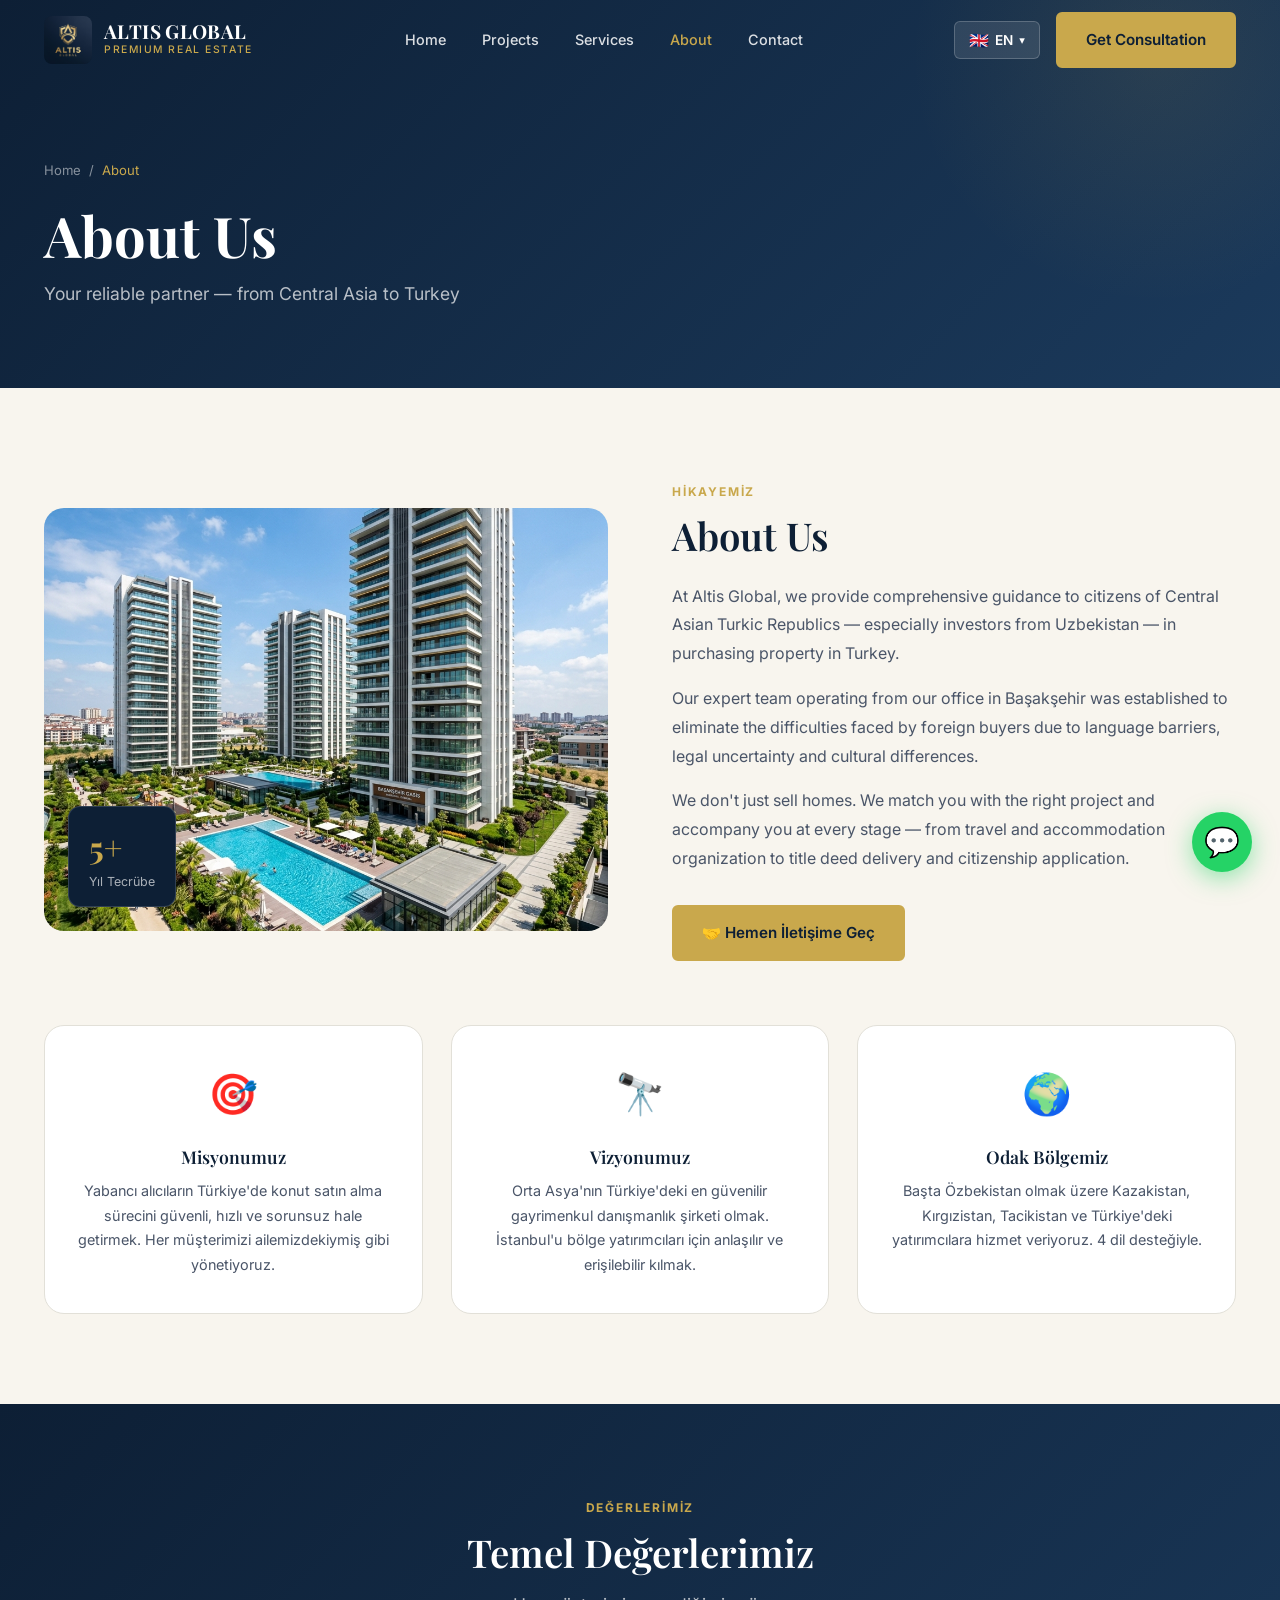
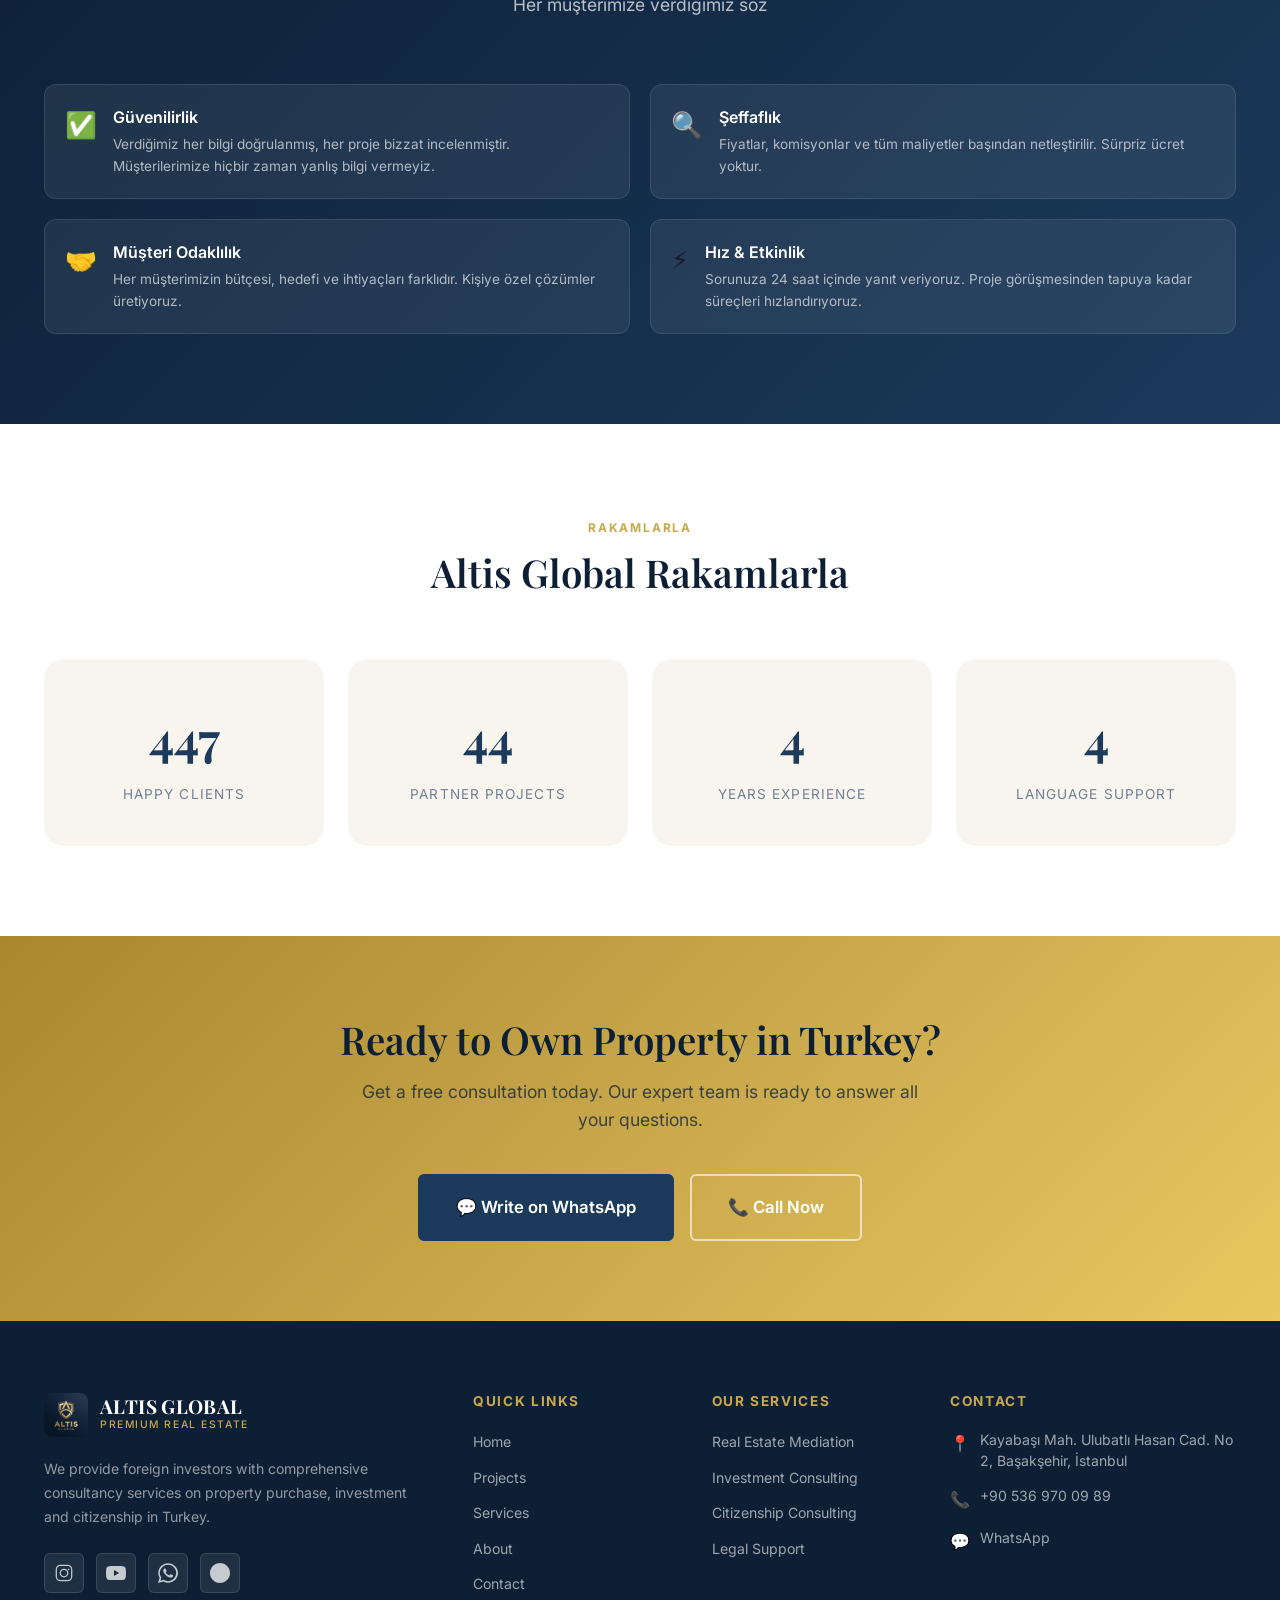
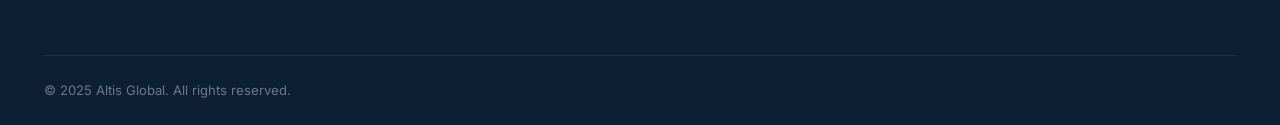
==== commit dab06f98: "Site güncellemesi: tüm sayfalar ve logo güncellendi, .gitignore eklendi" ====
--- a/about.html
+++ b/about.html
@@ -221,13 +221,15 @@
     <div class="footer-grid">
       <div class="footer-brand">
         <div class="nav-logo">
-          <img src="assets/images/logo.png" alt="Altis Global" style="height:44px;filter:brightness(0) invert(1);" />
+          <img src="assets/images/logo.png" alt="Altis Global" style="height:44px;" />
           <div class="nav-logo-text"><span class="brand-name">ALTIS GLOBAL</span><span class="brand-sub">Premium Real Estate</span></div>
         </div>
         <p data-i18n="footer.desc">Yabancı yatırımcılara Türkiye'de konut alımı, yatırım ve vatandaşlık konularında kapsamlı danışmanlık.</p>
         <div class="footer-socials">
-          <a href="#" class="social-link">📸</a><a href="#" class="social-link">▶️</a>
-          <a href="https://wa.me/905369700989" class="social-link">💬</a>
+          <a href="#" class="social-link" aria-label="Instagram"><svg viewBox="0 0 24 24"><path d="M7.75 2h8.5A5.75 5.75 0 0 1 22 7.75v8.5A5.75 5.75 0 0 1 16.25 22h-8.5A5.75 5.75 0 0 1 2 16.25v-8.5A5.75 5.75 0 0 1 7.75 2Zm0 1.5A4.25 4.25 0 0 0 3.5 7.75v8.5A4.25 4.25 0 0 0 7.75 20.5h8.5A4.25 4.25 0 0 0 20.5 16.25v-8.5A4.25 4.25 0 0 0 16.25 3.5Zm4.25 3.25a5.25 5.25 0 1 1 0 10.5 5.25 5.25 0 0 1 0-10.5Zm0 1.5a3.75 3.75 0 1 0 0 7.5 3.75 3.75 0 0 0 0-7.5Zm5.5-1.5a1 1 0 1 1 0 2 1 1 0 0 1 0-2Z"/></svg></a>
+          <a href="#" class="social-link" aria-label="YouTube"><svg viewBox="0 0 24 24"><path d="M23.5 6.19a3.02 3.02 0 0 0-2.12-2.14C19.5 3.5 12 3.5 12 3.5s-7.5 0-9.38.55A3.02 3.02 0 0 0 .5 6.19 31.6 31.6 0 0 0 0 12a31.6 31.6 0 0 0 .5 5.81 3.02 3.02 0 0 0 2.12 2.14c1.88.55 9.38.55 9.38.55s7.5 0 9.38-.55a3.02 3.02 0 0 0 2.12-2.14A31.6 31.6 0 0 0 24 12a31.6 31.6 0 0 0-.5-5.81ZM9.55 15.57V8.43L15.82 12 9.55 15.57Z"/></svg></a>
+          <a href="https://wa.me/905369700989" class="social-link" aria-label="WhatsApp" target="_blank"><svg viewBox="0 0 24 24"><path d="M17.47 14.38c-.29-.14-1.7-.84-1.96-.94-.27-.1-.46-.14-.66.14-.2.29-.76.94-.93 1.13-.17.2-.34.22-.63.07-.29-.14-1.22-.45-2.32-1.43a8.7 8.7 0 0 1-1.6-2c-.17-.29-.02-.44.13-.59.13-.13.29-.34.43-.51.14-.17.2-.29.3-.48.1-.2.04-.37-.03-.51-.07-.15-.65-1.57-.9-2.15-.23-.56-.47-.49-.65-.49h-.55a1.06 1.06 0 0 0-.77.36c-.27.29-1.01.99-1.01 2.41 0 1.42 1.03 2.8 1.18 2.99.14.2 2.03 3.1 4.93 4.34.69.3 1.23.47 1.65.6.69.22 1.32.2 1.82.11.55-.08 1.7-.69 1.94-1.36.24-.67.24-1.24.17-1.36-.07-.12-.27-.2-.56-.33Zm-5.42 7.4a9.87 9.87 0 0 1-5.03-1.38l-.36-.21-3.74.98 1-3.65-.24-.37A9.86 9.86 0 0 1 2.13 12 9.87 9.87 0 0 1 12.05 2.13 9.87 9.87 0 0 1 21.87 12a9.87 9.87 0 0 1-9.82 9.78Zm0-21.56C5.63.22.35 5.46.35 11.88a11.6 11.6 0 0 0 1.56 5.83L0 24l6.47-1.7a11.64 11.64 0 0 0 5.58 1.42C18.47 23.72 24 18.47 24 12 24 5.53 18.47.22 12.05.22Z"/></svg></a>
+          <a href="#" class="social-link" aria-label="Telegram"><svg viewBox="0 0 24 24"><path d="M11.94 24c-6.6 0-11.94-5.34-11.94-11.94C0 5.46 5.34 0 11.94 0 18.66 0 24 5.34 24 12.06 24 18.66 18.66 24 11.94 24Zm-3.3-8.46.06-.02 1.38-4.5 9.6-5.88c.42-.24.72.1.48.42l-7.92 7.2-.3 4.38c0 .42-.48.54-.72.24l-2.1-2.34-2.7 1.38c-.36.18-.66-.06-.54-.42l1.56-5.04-4.38-1.44c-.42-.12-.42-.48.06-.66l13.62-5.22c.36-.12.72.06.6.48l-2.28 10.86c-.18.42-.54.54-.84.36l-3.6-2.64-1.74 1.68c-.12.12-.24.18-.24.06Z"/></svg></a>
         </div>
       </div>
       <div class="footer-col">
--- a/assets/css/main.css
+++ b/assets/css/main.css
@@ -197,7 +197,7 @@
 .nav-logo img {
   height: 48px;
   width: auto;
-  filter: brightness(0) invert(1);
+  border-radius: 8px;
 }
 .nav-logo-text {
   display: flex;
@@ -929,10 +929,16 @@
   display: flex;
   align-items: center;
   justify-content: center;
-  font-size: 1.1rem;
-  transition: all var(--transition);
-}
-.social-link:hover { background: var(--gold); border-color: var(--gold); color: var(--navy-dark); }
+  transition: all var(--transition);
+}
+.social-link svg {
+  width: 20px;
+  height: 20px;
+  fill: rgba(255,255,255,0.75);
+  transition: fill var(--transition);
+}
+.social-link:hover { background: var(--gold); border-color: var(--gold); }
+.social-link:hover svg { fill: var(--navy-dark); }
 
 .footer-col h4 {
   font-family: var(--font-body);
